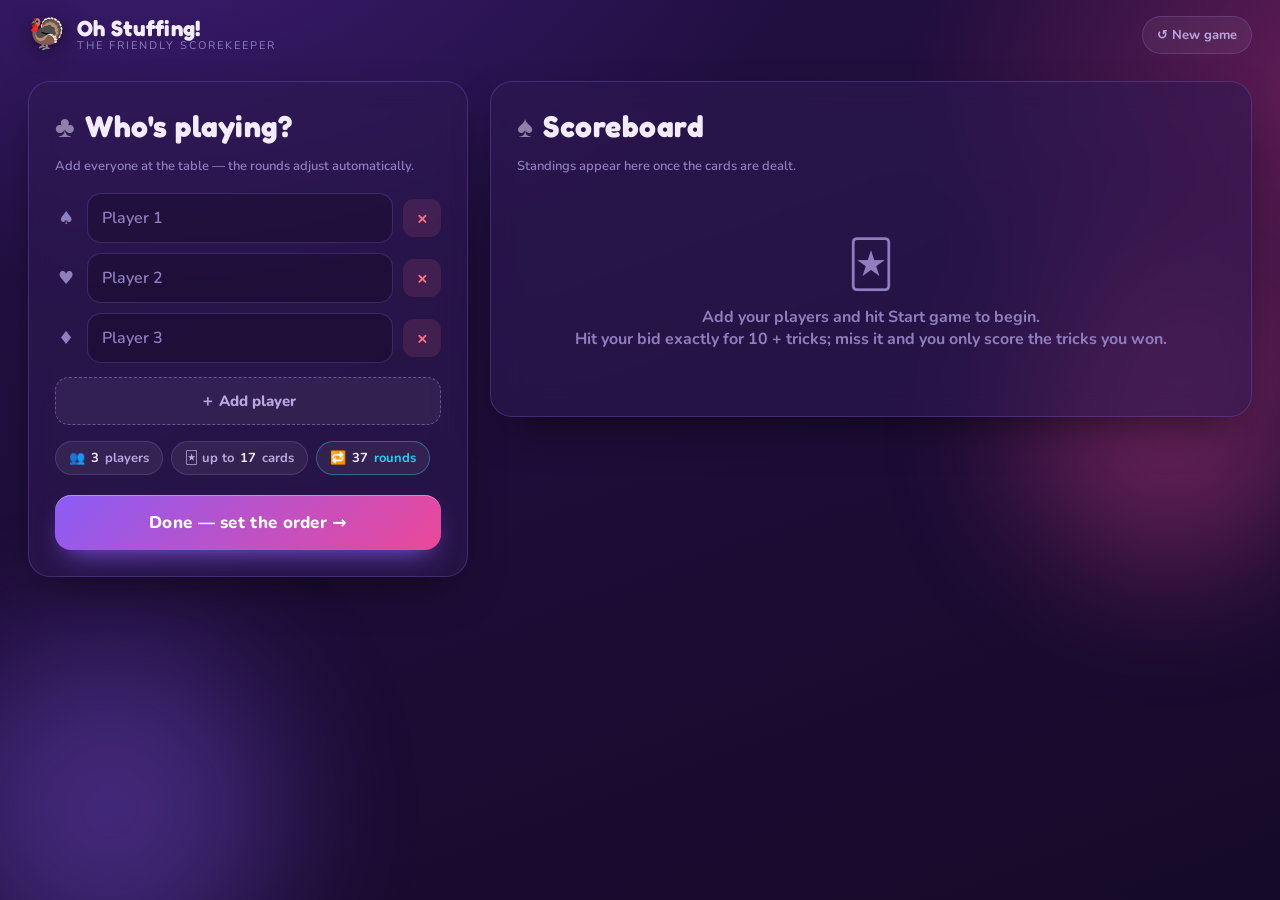
==== index.html @ a74d983c "Oh Stuffing! scorekeeper — playful web app Score tracking for the Oh Stuffing card game: - Auto-gene" ====
<!doctype html>
<html lang="en">
<head>
  <meta charset="utf-8" />
  <meta name="viewport" content="width=device-width, initial-scale=1, viewport-fit=cover" />
  <meta name="theme-color" content="#1a0b2e" />
  <title>Oh Stuffing! 🦃 — Scorekeeper</title>
  <link rel="icon" href="favicon.svg" type="image/svg+xml" />
  <link rel="preconnect" href="https://fonts.googleapis.com" />
  <link rel="preconnect" href="https://fonts.gstatic.com" crossorigin />
  <link href="https://fonts.googleapis.com/css2?family=Fredoka:wght@500;600;700&family=Nunito:wght@400;600;700;800&display=swap" rel="stylesheet" />
  <link rel="stylesheet" href="styles.css" />
</head>
<body data-tab="entry">
  <div class="bg-orbs" aria-hidden="true"></div>

  <header class="topbar">
    <div class="brand">
      <span class="brand-logo">🦃</span>
      <div class="brand-text">
        <span class="brand-name">Oh&nbsp;Stuffing!</span>
        <span class="brand-tag">the friendly scorekeeper</span>
      </div>
    </div>
    <button id="btn-newgame" class="ghost-btn" title="Start over">↺ New game</button>
  </header>

  <!-- Mobile tab switcher (hidden on wide screens) -->
  <nav class="tabbar" role="tablist">
    <button class="tab" data-tab-target="entry" role="tab">✏️ <span>Entry</span></button>
    <button class="tab" data-tab-target="board" role="tab">🏆 <span>Scoreboard</span></button>
  </nav>

  <main class="layout">
    <section id="panel-entry" class="panel panel-entry" aria-label="Entry"></section>
    <section id="panel-board" class="panel panel-board" aria-label="Scoreboard"></section>
  </main>

  <div id="toast" class="toast" role="status" aria-live="polite"></div>

  <script src="app.js"></script>
</body>
</html>
---- styles.css ----
/* ============ Oh Stuffing! — playful card-table theme ============ */
:root{
  --bg0:#160a29;
  --bg1:#241046;
  --panel:rgba(46, 27, 82, .55);
  --panel-2:rgba(60, 36, 105, .45);
  --stroke:rgba(168, 132, 255, .22);
  --stroke-strong:rgba(190, 160, 255, .40);
  --ink:#f3ecff;
  --ink-dim:#b9a9e0;
  --ink-faint:#8f7fbf;
  --violet:#8b5cf6;
  --violet-2:#a855f7;
  --pink:#ec4899;
  --cyan:#22d3ee;
  --gold:#ffd24a;
  --silver:#d7dbe6;
  --bronze:#e29a5b;
  --good:#34d399;
  --bad:#fb7185;
  --shadow:0 18px 50px -20px rgba(0,0,0,.7);
  --radius:22px;
}

*{box-sizing:border-box}
html,body{margin:0;height:100%}
body{
  font-family:"Nunito", system-ui, -apple-system, sans-serif;
  color:var(--ink);
  background:
    radial-gradient(1200px 700px at 12% -10%, #3a1c6e 0%, transparent 55%),
    radial-gradient(1000px 700px at 110% 10%, #6d1f5a 0%, transparent 50%),
    linear-gradient(160deg, var(--bg1), var(--bg0));
  background-attachment:fixed;
  min-height:100dvh;
  -webkit-font-smoothing:antialiased;
  padding-bottom:env(safe-area-inset-bottom);
}
.bg-orbs{position:fixed;inset:0;z-index:0;pointer-events:none;overflow:hidden}
.bg-orbs::before,.bg-orbs::after{
  content:"";position:absolute;border-radius:50%;filter:blur(70px);opacity:.35
}
.bg-orbs::before{width:340px;height:340px;left:-60px;bottom:-80px;background:var(--violet)}
.bg-orbs::after{width:300px;height:300px;right:-40px;top:30%;background:var(--pink)}

button{font-family:inherit;cursor:pointer;border:none;color:inherit}
button:disabled{cursor:not-allowed;opacity:.4}
input{font-family:inherit}
h1,h2,h3{font-family:"Fredoka", "Nunito", sans-serif;margin:0}

/* ---------------- Top bar ---------------- */
.topbar{
  position:relative;z-index:2;
  display:flex;align-items:center;justify-content:space-between;
  gap:12px;padding:14px clamp(14px,3vw,28px);
}
.brand{display:flex;align-items:center;gap:12px}
.brand-logo{
  font-size:30px;filter:drop-shadow(0 4px 10px rgba(0,0,0,.5));
  animation:bob 3.2s ease-in-out infinite;
}
@keyframes bob{50%{transform:translateY(-4px) rotate(-4deg)}}
.brand-text{display:flex;flex-direction:column;line-height:1.05}
.brand-name{font-family:"Fredoka";font-weight:700;font-size:22px;letter-spacing:.3px}
.brand-tag{font-size:11px;color:var(--ink-faint);text-transform:uppercase;letter-spacing:2px}
.ghost-btn{
  background:rgba(255,255,255,.06);border:1px solid var(--stroke);
  color:var(--ink-dim);padding:9px 14px;border-radius:999px;font-weight:700;font-size:13px;
  transition:.15s;
}
.ghost-btn:hover{background:rgba(255,255,255,.12);color:var(--ink)}

/* ---------------- Tab bar (mobile) ---------------- */
.tabbar{
  position:relative;z-index:2;display:flex;gap:8px;
  padding:4px clamp(14px,3vw,28px) 0;
}
.tab{
  flex:1;display:flex;align-items:center;justify-content:center;gap:7px;
  padding:12px;border-radius:16px 16px 0 0;font-weight:800;font-size:15px;
  background:rgba(255,255,255,.04);color:var(--ink-faint);
  border:1px solid transparent;border-bottom:none;transition:.15s;
}
.tab[aria-selected="true"]{
  background:var(--panel);color:var(--ink);
  border-color:var(--stroke);box-shadow:0 -6px 20px -12px rgba(0,0,0,.6);
}
.tab .badge{background:var(--pink);color:#fff;border-radius:999px;padding:0 7px;font-size:11px}

/* ---------------- Layout ---------------- */
.layout{
  position:relative;z-index:1;
  padding:12px clamp(14px,3vw,28px) 40px;
  display:block;
}
.panel{
  background:var(--panel);
  border:1px solid var(--stroke);
  border-radius:var(--radius);
  box-shadow:var(--shadow);
  backdrop-filter:blur(14px);-webkit-backdrop-filter:blur(14px);
  padding:clamp(16px,2.5vw,26px);
}

/* On phones: show one panel at a time via tabs */
@media (max-width:899px){
  body[data-tab="entry"] #panel-board{display:none}
  body[data-tab="board"] #panel-entry{display:none}
  .panel{border-top-left-radius:0}
}
/* On tablet/desktop: split screen, hide tabs */
@media (min-width:900px){
  .tabbar{display:none}
  .layout{display:grid;grid-template-columns:minmax(340px,440px) 1fr;gap:22px;align-items:start}
  #panel-entry{position:sticky;top:12px}
}

/* ---------------- Section headings ---------------- */
.sec-title{
  display:flex;align-items:center;gap:10px;
  font-size:clamp(20px,4.5vw,30px);font-weight:700;letter-spacing:.5px;
  margin-bottom:4px;
}
.sec-sub{color:var(--ink-faint);font-size:13px;margin-bottom:18px;font-weight:600}
.suit{opacity:.5}
.suit.red{color:var(--pink)}

/* ---------------- Setup: player inputs ---------------- */
.player-inputs{display:flex;flex-direction:column;gap:10px;margin-bottom:14px}
.pin-row{display:flex;align-items:center;gap:10px}
.pin-grip{color:var(--ink-faint);font-size:18px;width:22px;text-align:center;user-select:none}
.pin-input{
  flex:1;background:rgba(0,0,0,.22);border:1px solid var(--stroke);
  color:var(--ink);padding:13px 14px;border-radius:14px;font-size:16px;font-weight:700;
  transition:.15s;
}
.pin-input::placeholder{color:var(--ink-faint);font-weight:600}
.pin-input:focus{outline:none;border-color:var(--violet-2);background:rgba(0,0,0,.32);
  box-shadow:0 0 0 3px rgba(168,85,247,.18)}
.pin-x{
  width:38px;height:38px;border-radius:11px;background:rgba(251,113,133,.12);
  color:var(--bad);font-size:18px;font-weight:800;flex:none;transition:.15s
}
.pin-x:hover{background:rgba(251,113,133,.24)}

.add-btn{
  width:100%;padding:13px;border-radius:14px;font-size:15px;font-weight:800;
  background:rgba(255,255,255,.05);border:1.5px dashed var(--stroke-strong);color:var(--ink-dim);
  transition:.15s;
}
.add-btn:hover{background:rgba(255,255,255,.1);color:var(--ink)}

/* Preview chip */
.preview{
  display:flex;flex-wrap:wrap;gap:8px;margin:16px 0 6px;
}
.chip{
  display:inline-flex;align-items:center;gap:6px;
  background:rgba(255,255,255,.06);border:1px solid var(--stroke);
  border-radius:999px;padding:7px 13px;font-size:13px;font-weight:700;color:var(--ink-dim)
}
.chip b{color:var(--ink)}
.chip.cyan{border-color:rgba(34,211,238,.4);color:var(--cyan)}

/* ---------------- Primary button ---------------- */
.primary-btn{
  width:100%;padding:16px;border-radius:16px;font-size:17px;font-weight:800;letter-spacing:.3px;
  color:#fff;background:linear-gradient(135deg,var(--violet),var(--pink));
  box-shadow:0 12px 28px -12px var(--violet), inset 0 1px 0 rgba(255,255,255,.3);
  transition:.15s;margin-top:14px;
}
.primary-btn:hover:not(:disabled){transform:translateY(-1px);filter:brightness(1.08)}
.primary-btn:active:not(:disabled){transform:translateY(1px)}
.primary-btn.end{background:linear-gradient(135deg,#f59e0b,var(--pink))}

.btn-row{display:flex;gap:10px;margin-top:14px}
.btn-row .primary-btn{margin-top:0}
.sub-btn{
  padding:16px 20px;border-radius:16px;font-weight:800;font-size:16px;
  background:rgba(255,255,255,.07);border:1px solid var(--stroke);color:var(--ink-dim);transition:.15s;flex:none
}
.sub-btn:hover:not(:disabled){background:rgba(255,255,255,.13);color:var(--ink)}

/* ---------------- Reorder list ---------------- */
.order-list{display:flex;flex-direction:column;gap:10px;margin-bottom:6px}
.order-item{
  display:flex;align-items:center;gap:10px;
  background:var(--panel-2);border:1px solid var(--stroke);border-radius:14px;padding:12px 12px;
  transition:.15s;
}
.order-item.dragging{opacity:.5;border-style:dashed}
.order-item.dealer-first{border-color:rgba(255,210,74,.45);box-shadow:0 0 0 1px rgba(255,210,74,.2) inset}
.oi-num{width:26px;height:26px;border-radius:50%;background:rgba(255,255,255,.1);
  display:grid;place-items:center;font-weight:800;font-size:13px;color:var(--ink-dim);flex:none}
.oi-name{flex:1;font-weight:800;font-size:16px;display:flex;align-items:center;gap:8px}
.oi-arrows{display:flex;gap:6px}
.oi-arrows button{width:34px;height:34px;border-radius:10px;background:rgba(255,255,255,.07);
  color:var(--ink-dim);font-size:15px;font-weight:900}
.oi-arrows button:hover:not(:disabled){background:rgba(255,255,255,.15);color:var(--ink)}
.mini-note{font-size:12px;color:var(--ink-faint);font-weight:700;margin:2px 2px 12px}

/* ---------------- Play mode ---------------- */
.round-head{
  display:flex;align-items:center;justify-content:space-between;gap:10px;
  background:linear-gradient(135deg, rgba(139,92,246,.25), rgba(236,72,153,.18));
  border:1px solid var(--stroke-strong);border-radius:16px;padding:14px 16px;margin-bottom:14px;
}
.rh-left{display:flex;flex-direction:column;gap:2px}
.rh-round{font-family:"Fredoka";font-weight:700;font-size:20px}
.rh-progress{font-size:12px;color:var(--ink-dim);font-weight:700}
.rh-hand{
  text-align:center;background:rgba(0,0,0,.28);border:1px solid var(--stroke);
  border-radius:14px;padding:8px 14px;flex:none
}
.rh-hand .num{font-family:"Fredoka";font-size:26px;font-weight:700;line-height:1}
.rh-hand .lbl{font-size:10px;letter-spacing:1.5px;color:var(--ink-faint);text-transform:uppercase}

.dealer-chip{
  font-size:11px;font-weight:800;background:rgba(255,210,74,.16);color:var(--gold);
  border:1px solid rgba(255,210,74,.4);border-radius:999px;padding:2px 9px;letter-spacing:.5px
}

.entry-heads{
  display:grid;grid-template-columns:minmax(66px,1fr) 100px 100px;gap:7px;align-items:center;
  padding:0 6px 8px;font-size:11px;letter-spacing:1.5px;color:var(--ink-faint);
  text-transform:uppercase;font-weight:800;
}
.entry-heads span:not(:first-child){text-align:center}
.prow{
  display:grid;grid-template-columns:minmax(66px,1fr) 100px 100px;gap:7px;align-items:center;
  background:var(--panel-2);border:1px solid var(--stroke);border-radius:14px;
  padding:10px 10px;margin-bottom:9px;transition:.15s;
}
.prow.is-dealer{border-color:rgba(255,210,74,.4)}
.prow-name{display:flex;align-items:center;gap:8px;min-width:0}
.nm-wrap{display:flex;flex-direction:column;min-width:0;line-height:1.12}
.nm-wrap .nm{overflow:hidden;text-overflow:ellipsis;white-space:nowrap;font-weight:800;font-size:15px}
.dealer-mini{font-size:10px;font-weight:800;color:var(--gold);letter-spacing:.4px;white-space:nowrap}
.stepper{
  display:flex;align-items:center;justify-content:space-between;
  background:rgba(0,0,0,.3);border:1px solid var(--stroke);border-radius:12px;padding:4px;gap:2px;
}
.stepper button{
  width:32px;height:34px;border-radius:9px;font-size:19px;font-weight:900;line-height:1;
  background:rgba(255,255,255,.08);color:var(--ink);transition:.12s;flex:none
}
.stepper button:hover:not(:disabled){background:var(--violet)}
.stepper .sval{flex:1;text-align:center;font-family:"Fredoka";font-weight:700;font-size:19px;min-width:18px}
.stepper.forbidden{border-color:var(--bad);box-shadow:0 0 0 2px rgba(251,113,133,.2)}
.stepper.exact{border-color:var(--good)}

/* validity meters */
.meters{display:flex;gap:8px;flex-wrap:wrap;margin:12px 2px 2px}
.meter{
  flex:1;min-width:130px;display:flex;align-items:center;gap:8px;
  background:rgba(0,0,0,.22);border:1px solid var(--stroke);border-radius:12px;padding:9px 12px;font-size:13px;font-weight:700
}
.meter .lbl{color:var(--ink-faint)}
.meter .v{margin-left:auto;font-family:"Fredoka";font-weight:700;font-size:16px}
.meter.ok{border-color:rgba(52,211,153,.45)}
.meter.ok .v{color:var(--good)}
.meter.bad{border-color:rgba(251,113,133,.45)}
.meter.bad .v{color:var(--bad)}
.warn-line{color:var(--bad);font-size:12.5px;font-weight:800;margin:8px 2px 0;min-height:16px}

/* ---------------- Board: leaderboard ---------------- */
.lb{display:flex;flex-direction:column;gap:9px;margin-bottom:22px}
.lb-row{
  display:grid;grid-template-columns:44px 1fr auto;gap:12px;align-items:center;
  background:var(--panel-2);border:1px solid var(--stroke);border-radius:15px;padding:11px 14px;
  transition:.2s;position:relative;overflow:hidden;
}
.lb-row .rank-badge{
  width:34px;height:34px;border-radius:11px;display:grid;place-items:center;
  font-family:"Fredoka";font-weight:700;font-size:16px;background:rgba(255,255,255,.08);color:var(--ink-dim)
}
.lb-row.r1{border-color:rgba(255,210,74,.5);background:linear-gradient(100deg,rgba(255,210,74,.14),var(--panel-2))}
.lb-row.r1 .rank-badge{background:linear-gradient(135deg,#ffe08a,#f5a623);color:#3a2600}
.lb-row.r2 .rank-badge{background:linear-gradient(135deg,#eef1f7,#aeb6c9);color:#2a2f3a}
.lb-row.r3 .rank-badge{background:linear-gradient(135deg,#f3b985,#c8763b);color:#3a1f00}
.lb-name{display:flex;flex-direction:column;gap:2px;min-width:0}
.lb-name .nm{font-weight:800;font-size:16px;display:flex;align-items:center;gap:7px;
  overflow:hidden;text-overflow:ellipsis;white-space:nowrap}
.lb-name .meta{font-size:11.5px;color:var(--ink-faint);font-weight:700}
.lb-pts{font-family:"Fredoka";font-weight:700;font-size:22px;color:var(--cyan);text-align:right}
.lb-pts .u{font-size:11px;color:var(--ink-faint);letter-spacing:1px;display:block;text-align:right;margin-top:-3px}
.crown{position:absolute;top:-6px;right:10px;font-size:20px;transform:rotate(12deg)}

/* ---------------- Board: round table ---------------- */
.table-wrap{overflow-x:auto;border-radius:14px;border:1px solid var(--stroke);-webkit-overflow-scrolling:touch}
table.score{border-collapse:collapse;width:100%;font-size:13px;min-width:max-content}
table.score th,table.score td{padding:8px 10px;text-align:center;white-space:nowrap}
table.score thead th{
  position:sticky;top:0;background:#241243;z-index:3;
  font-size:11px;letter-spacing:.5px;color:var(--ink-dim);font-weight:800;
  border-bottom:1px solid var(--stroke)
}
table.score thead th.player{border-left:1px solid var(--stroke);color:var(--ink)}
table.score thead tr.sub th{top:34px;font-size:10px;color:var(--ink-faint);letter-spacing:1px}
table.score td.rnd{position:sticky;left:0;background:#211040;font-weight:800;color:var(--ink-dim);z-index:2}
table.score td.rnd .h{font-size:10px;color:var(--ink-faint);display:block;font-weight:700}
table.score .cell{border-left:1px solid var(--stroke)}
table.score .bm{color:var(--ink-faint);font-weight:700;font-variant-numeric:tabular-nums}
table.score .bm .made{color:var(--ink)}
table.score .bm .made.hit{color:var(--good)}
table.score .bm .made.miss{color:var(--bad)}
table.score .sc{font-family:"Fredoka";font-weight:700;font-size:14px;font-variant-numeric:tabular-nums}
table.score tr:nth-child(even) td:not(.rnd){background:rgba(255,255,255,.02)}
table.score td.rank1{background:rgba(255,210,74,.13)!important}
table.score td.rank2{background:rgba(215,219,230,.10)!important}
table.score td.rank3{background:rgba(226,154,91,.12)!important}
table.score td.now{box-shadow:inset 0 0 0 2px rgba(168,85,247,.5)}
.mv{font-size:10px;margin-left:3px}
.mv.up{color:var(--good)}.mv.down{color:var(--bad)}

/* ---------------- Stats ---------------- */
.stats-title{font-size:18px;font-weight:700;margin:24px 0 12px;display:flex;align-items:center;gap:8px}
.stat-grid{display:grid;grid-template-columns:repeat(auto-fit,minmax(140px,1fr));gap:10px;margin-bottom:18px}
.stat-card{
  background:var(--panel-2);border:1px solid var(--stroke);border-radius:14px;padding:13px 14px
}
.stat-card .k{font-size:11px;letter-spacing:1px;text-transform:uppercase;color:var(--ink-faint);font-weight:800}
.stat-card .v{font-family:"Fredoka";font-weight:700;font-size:24px;margin-top:3px}
.stat-card .v small{font-size:13px;color:var(--ink-dim);font-weight:600}
.stat-card .who{font-size:12px;color:var(--ink-dim);font-weight:700;margin-top:2px}

.pstat-table{width:100%;border-collapse:collapse;font-size:13px}
.pstat-table th,.pstat-table td{padding:9px 8px;text-align:center}
.pstat-table th{font-size:10.5px;letter-spacing:.5px;color:var(--ink-faint);text-transform:uppercase;font-weight:800;border-bottom:1px solid var(--stroke)}
.pstat-table td:first-child,.pstat-table th:first-child{text-align:left;font-weight:800}
.pstat-table tr:not(:last-child) td{border-bottom:1px solid rgba(255,255,255,.05)}

/* ---------------- Empty & winner states ---------------- */
.empty{
  text-align:center;color:var(--ink-faint);padding:40px 16px;font-weight:700
}
.empty .big{font-size:46px;margin-bottom:10px;display:block}
.winner{
  text-align:center;padding:22px 16px;
  background:linear-gradient(135deg,rgba(255,210,74,.16),rgba(236,72,153,.14));
  border:1px solid rgba(255,210,74,.4);border-radius:18px;margin-bottom:18px
}
.winner .cup{font-size:52px;display:block;animation:bob 2.4s ease-in-out infinite}
.winner .who{font-family:"Fredoka";font-weight:700;font-size:26px;margin:4px 0}
.winner .pts{color:var(--cyan);font-weight:800}

/* ---------------- Toast ---------------- */
.toast{
  position:fixed;left:50%;bottom:calc(20px + env(safe-area-inset-bottom));transform:translate(-50%,20px);
  background:#2b1550;border:1px solid var(--stroke-strong);color:var(--ink);
  padding:12px 18px;border-radius:14px;font-weight:800;font-size:14px;box-shadow:var(--shadow);
  opacity:0;pointer-events:none;transition:.25s;z-index:50;max-width:90vw;text-align:center
}
.toast.show{opacity:1;transform:translate(-50%,0)}

.hidden{display:none!important}
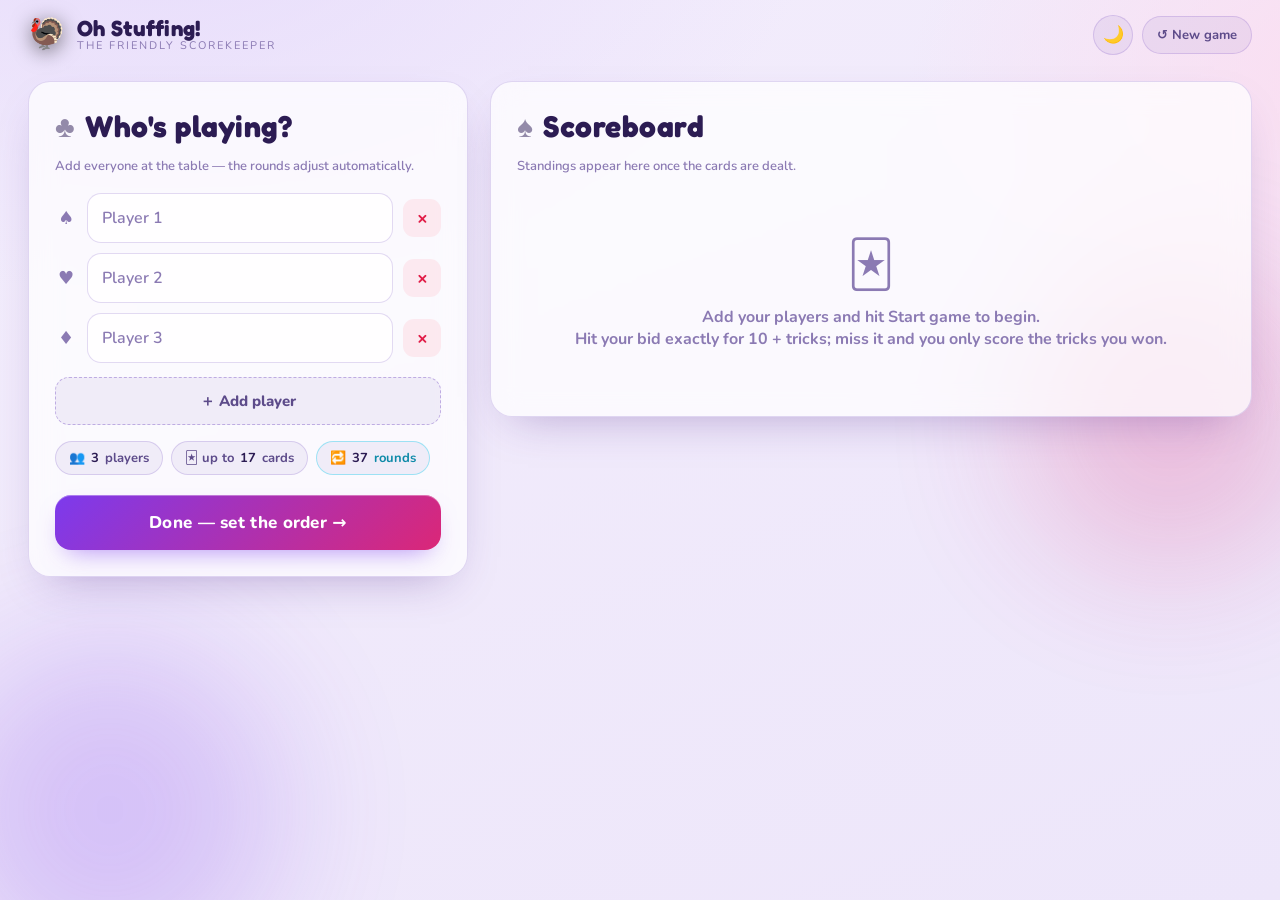
==== commit da6217ff: "Add light/dark theme toggle; move dealer pill below player name - Topbar sun/moon toggle, persisted " ====
--- a/index.html
+++ b/index.html
@@ -22,7 +22,10 @@
         <span class="brand-tag">the friendly scorekeeper</span>
       </div>
     </div>
-    <button id="btn-newgame" class="ghost-btn" title="Start over">↺ New game</button>
+    <div class="top-actions">
+      <button id="btn-theme" class="icon-btn" title="Toggle light / dark" aria-label="Toggle light or dark theme">☀️</button>
+      <button id="btn-newgame" class="ghost-btn" title="Start over">↺ New game</button>
+    </div>
   </header>
 
   <!-- Mobile tab switcher (hidden on wide screens) -->
--- a/styles.css
+++ b/styles.css
@@ -20,17 +20,71 @@
   --bad:#fb7185;
   --shadow:0 18px 50px -20px rgba(0,0,0,.7);
   --radius:22px;
-}
+  /* semantic surfaces (flipped in the light theme) */
+  --fill:rgba(255,255,255,.07);
+  --fill-hover:rgba(255,255,255,.14);
+  --sunken:rgba(0,0,0,.28);
+  --input-bg:rgba(0,0,0,.22);
+  --zebra:rgba(255,255,255,.025);
+  --table-head:#241243;
+  --table-rnd:#211040;
+  --toast-bg:#2b1550;
+  --app-bg:
+    radial-gradient(1200px 700px at 12% -10%, #3a1c6e 0%, transparent 55%),
+    radial-gradient(1000px 700px at 110% 10%, #6d1f5a 0%, transparent 50%),
+    linear-gradient(160deg, var(--bg1), var(--bg0));
+  --orb-1:var(--violet);
+  --orb-2:var(--pink);
+  --orb-opacity:.35;
+}
+
+/* =================== LIGHT THEME =================== */
+:root[data-theme="light"]{
+  --bg0:#efe9fb;
+  --bg1:#f5f0fd;
+  --panel:rgba(255,255,255,.72);
+  --panel-2:rgba(255,255,255,.55);
+  --stroke:rgba(110,70,190,.20);
+  --stroke-strong:rgba(110,70,190,.38);
+  --ink:#2c1c53;
+  --ink-dim:#5d4b8a;
+  --ink-faint:#8b7ab3;
+  --violet:#7c3aed;
+  --violet-2:#9333ea;
+  --pink:#db2777;
+  --cyan:#0e8aa8;
+  --gold:#b07a00;
+  --silver:#8b93a7;
+  --bronze:#b06a30;
+  --good:#0a9d6b;
+  --bad:#e11d48;
+  --shadow:0 18px 45px -22px rgba(80,40,140,.4);
+  --fill:rgba(90,55,170,.07);
+  --fill-hover:rgba(90,55,170,.14);
+  --sunken:rgba(90,55,170,.07);
+  --input-bg:rgba(255,255,255,.8);
+  --zebra:rgba(90,55,170,.04);
+  --table-head:#ece3fb;
+  --table-rnd:#f1eafc;
+  --toast-bg:#ffffff;
+  --app-bg:
+    radial-gradient(1200px 700px at 12% -10%, #e7dcfb 0%, transparent 55%),
+    radial-gradient(1000px 700px at 110% 10%, #fcdcef 0%, transparent 50%),
+    linear-gradient(160deg, #f3edfc, #ede6fa);
+  --orb-opacity:.22;
+}
+:root[data-theme="light"] .dealer-chip{
+  background:rgba(255,196,0,.2);border-color:rgba(176,122,0,.45);color:#8a5c00
+}
+:root[data-theme="light"] .lb-row.r1 .rank-badge{color:#5a3d00}
+:root[data-theme="light"] .primary-btn{box-shadow:0 12px 26px -12px rgba(124,58,237,.6), inset 0 1px 0 rgba(255,255,255,.35)}
 
 *{box-sizing:border-box}
 html,body{margin:0;height:100%}
 body{
   font-family:"Nunito", system-ui, -apple-system, sans-serif;
   color:var(--ink);
-  background:
-    radial-gradient(1200px 700px at 12% -10%, #3a1c6e 0%, transparent 55%),
-    radial-gradient(1000px 700px at 110% 10%, #6d1f5a 0%, transparent 50%),
-    linear-gradient(160deg, var(--bg1), var(--bg0));
+  background:var(--app-bg);
   background-attachment:fixed;
   min-height:100dvh;
   -webkit-font-smoothing:antialiased;
@@ -38,10 +92,10 @@
 }
 .bg-orbs{position:fixed;inset:0;z-index:0;pointer-events:none;overflow:hidden}
 .bg-orbs::before,.bg-orbs::after{
-  content:"";position:absolute;border-radius:50%;filter:blur(70px);opacity:.35
-}
-.bg-orbs::before{width:340px;height:340px;left:-60px;bottom:-80px;background:var(--violet)}
-.bg-orbs::after{width:300px;height:300px;right:-40px;top:30%;background:var(--pink)}
+  content:"";position:absolute;border-radius:50%;filter:blur(70px);opacity:var(--orb-opacity)
+}
+.bg-orbs::before{width:340px;height:340px;left:-60px;bottom:-80px;background:var(--orb-1)}
+.bg-orbs::after{width:300px;height:300px;right:-40px;top:30%;background:var(--orb-2)}
 
 button{font-family:inherit;cursor:pointer;border:none;color:inherit}
 button:disabled{cursor:not-allowed;opacity:.4}
@@ -63,12 +117,19 @@
 .brand-text{display:flex;flex-direction:column;line-height:1.05}
 .brand-name{font-family:"Fredoka";font-weight:700;font-size:22px;letter-spacing:.3px}
 .brand-tag{font-size:11px;color:var(--ink-faint);text-transform:uppercase;letter-spacing:2px}
+.top-actions{display:flex;align-items:center;gap:9px}
 .ghost-btn{
-  background:rgba(255,255,255,.06);border:1px solid var(--stroke);
+  background:var(--fill);border:1px solid var(--stroke);
   color:var(--ink-dim);padding:9px 14px;border-radius:999px;font-weight:700;font-size:13px;
   transition:.15s;
 }
-.ghost-btn:hover{background:rgba(255,255,255,.12);color:var(--ink)}
+.ghost-btn:hover{background:var(--fill-hover);color:var(--ink)}
+.icon-btn{
+  width:40px;height:40px;border-radius:999px;flex:none;font-size:17px;line-height:1;
+  background:var(--fill);border:1px solid var(--stroke);transition:.15s;
+  display:grid;place-items:center;
+}
+.icon-btn:hover{background:var(--fill-hover);transform:rotate(-12deg)}
 
 /* ---------------- Tab bar (mobile) ---------------- */
 .tabbar{
@@ -78,7 +139,7 @@
 .tab{
   flex:1;display:flex;align-items:center;justify-content:center;gap:7px;
   padding:12px;border-radius:16px 16px 0 0;font-weight:800;font-size:15px;
-  background:rgba(255,255,255,.04);color:var(--ink-faint);
+  background:var(--fill);color:var(--ink-faint);
   border:1px solid transparent;border-bottom:none;transition:.15s;
 }
 .tab[aria-selected="true"]{
@@ -130,12 +191,12 @@
 .pin-row{display:flex;align-items:center;gap:10px}
 .pin-grip{color:var(--ink-faint);font-size:18px;width:22px;text-align:center;user-select:none}
 .pin-input{
-  flex:1;background:rgba(0,0,0,.22);border:1px solid var(--stroke);
+  flex:1;background:var(--input-bg);border:1px solid var(--stroke);
   color:var(--ink);padding:13px 14px;border-radius:14px;font-size:16px;font-weight:700;
   transition:.15s;
 }
 .pin-input::placeholder{color:var(--ink-faint);font-weight:600}
-.pin-input:focus{outline:none;border-color:var(--violet-2);background:rgba(0,0,0,.32);
+.pin-input:focus{outline:none;border-color:var(--violet-2);background:var(--input-bg);
   box-shadow:0 0 0 3px rgba(168,85,247,.18)}
 .pin-x{
   width:38px;height:38px;border-radius:11px;background:rgba(251,113,133,.12);
@@ -145,10 +206,10 @@
 
 .add-btn{
   width:100%;padding:13px;border-radius:14px;font-size:15px;font-weight:800;
-  background:rgba(255,255,255,.05);border:1.5px dashed var(--stroke-strong);color:var(--ink-dim);
+  background:var(--fill);border:1.5px dashed var(--stroke-strong);color:var(--ink-dim);
   transition:.15s;
 }
-.add-btn:hover{background:rgba(255,255,255,.1);color:var(--ink)}
+.add-btn:hover{background:var(--fill-hover);color:var(--ink)}
 
 /* Preview chip */
 .preview{
@@ -156,7 +217,7 @@
 }
 .chip{
   display:inline-flex;align-items:center;gap:6px;
-  background:rgba(255,255,255,.06);border:1px solid var(--stroke);
+  background:var(--fill);border:1px solid var(--stroke);
   border-radius:999px;padding:7px 13px;font-size:13px;font-weight:700;color:var(--ink-dim)
 }
 .chip b{color:var(--ink)}
@@ -177,9 +238,9 @@
 .btn-row .primary-btn{margin-top:0}
 .sub-btn{
   padding:16px 20px;border-radius:16px;font-weight:800;font-size:16px;
-  background:rgba(255,255,255,.07);border:1px solid var(--stroke);color:var(--ink-dim);transition:.15s;flex:none
-}
-.sub-btn:hover:not(:disabled){background:rgba(255,255,255,.13);color:var(--ink)}
+  background:var(--fill);border:1px solid var(--stroke);color:var(--ink-dim);transition:.15s;flex:none
+}
+.sub-btn:hover:not(:disabled){background:var(--fill-hover);color:var(--ink)}
 
 /* ---------------- Reorder list ---------------- */
 .order-list{display:flex;flex-direction:column;gap:10px;margin-bottom:6px}
@@ -190,13 +251,13 @@
 }
 .order-item.dragging{opacity:.5;border-style:dashed}
 .order-item.dealer-first{border-color:rgba(255,210,74,.45);box-shadow:0 0 0 1px rgba(255,210,74,.2) inset}
-.oi-num{width:26px;height:26px;border-radius:50%;background:rgba(255,255,255,.1);
+.oi-num{width:26px;height:26px;border-radius:50%;background:var(--fill);
   display:grid;place-items:center;font-weight:800;font-size:13px;color:var(--ink-dim);flex:none}
 .oi-name{flex:1;font-weight:800;font-size:16px;display:flex;align-items:center;gap:8px}
 .oi-arrows{display:flex;gap:6px}
-.oi-arrows button{width:34px;height:34px;border-radius:10px;background:rgba(255,255,255,.07);
+.oi-arrows button{width:34px;height:34px;border-radius:10px;background:var(--fill);
   color:var(--ink-dim);font-size:15px;font-weight:900}
-.oi-arrows button:hover:not(:disabled){background:rgba(255,255,255,.15);color:var(--ink)}
+.oi-arrows button:hover:not(:disabled){background:var(--fill-hover);color:var(--ink)}
 .mini-note{font-size:12px;color:var(--ink-faint);font-weight:700;margin:2px 2px 12px}
 
 /* ---------------- Play mode ---------------- */
@@ -209,7 +270,7 @@
 .rh-round{font-family:"Fredoka";font-weight:700;font-size:20px}
 .rh-progress{font-size:12px;color:var(--ink-dim);font-weight:700}
 .rh-hand{
-  text-align:center;background:rgba(0,0,0,.28);border:1px solid var(--stroke);
+  text-align:center;background:var(--sunken);border:1px solid var(--stroke);
   border-radius:14px;padding:8px 14px;flex:none
 }
 .rh-hand .num{font-family:"Fredoka";font-size:26px;font-weight:700;line-height:1}
@@ -232,19 +293,19 @@
   padding:10px 10px;margin-bottom:9px;transition:.15s;
 }
 .prow.is-dealer{border-color:rgba(255,210,74,.4)}
-.prow-name{display:flex;align-items:center;gap:8px;min-width:0}
-.nm-wrap{display:flex;flex-direction:column;min-width:0;line-height:1.12}
-.nm-wrap .nm{overflow:hidden;text-overflow:ellipsis;white-space:nowrap;font-weight:800;font-size:15px}
-.dealer-mini{font-size:10px;font-weight:800;color:var(--gold);letter-spacing:.4px;white-space:nowrap}
+.prow-name{display:flex;flex-direction:column;align-items:flex-start;gap:5px;min-width:0}
+.name-line{display:flex;align-items:center;gap:8px;min-width:0;max-width:100%}
+.name-line .nm{overflow:hidden;text-overflow:ellipsis;white-space:nowrap;font-weight:800;font-size:15px}
+.prow-name .dealer-chip{margin-left:2px}
 .stepper{
   display:flex;align-items:center;justify-content:space-between;
-  background:rgba(0,0,0,.3);border:1px solid var(--stroke);border-radius:12px;padding:4px;gap:2px;
+  background:var(--sunken);border:1px solid var(--stroke);border-radius:12px;padding:4px;gap:2px;
 }
 .stepper button{
   width:32px;height:34px;border-radius:9px;font-size:19px;font-weight:900;line-height:1;
-  background:rgba(255,255,255,.08);color:var(--ink);transition:.12s;flex:none
-}
-.stepper button:hover:not(:disabled){background:var(--violet)}
+  background:var(--fill);color:var(--ink);transition:.12s;flex:none
+}
+.stepper button:hover:not(:disabled){background:var(--violet);color:#fff}
 .stepper .sval{flex:1;text-align:center;font-family:"Fredoka";font-weight:700;font-size:19px;min-width:18px}
 .stepper.forbidden{border-color:var(--bad);box-shadow:0 0 0 2px rgba(251,113,133,.2)}
 .stepper.exact{border-color:var(--good)}
@@ -253,7 +314,7 @@
 .meters{display:flex;gap:8px;flex-wrap:wrap;margin:12px 2px 2px}
 .meter{
   flex:1;min-width:130px;display:flex;align-items:center;gap:8px;
-  background:rgba(0,0,0,.22);border:1px solid var(--stroke);border-radius:12px;padding:9px 12px;font-size:13px;font-weight:700
+  background:var(--sunken);border:1px solid var(--stroke);border-radius:12px;padding:9px 12px;font-size:13px;font-weight:700
 }
 .meter .lbl{color:var(--ink-faint)}
 .meter .v{margin-left:auto;font-family:"Fredoka";font-weight:700;font-size:16px}
@@ -272,7 +333,7 @@
 }
 .lb-row .rank-badge{
   width:34px;height:34px;border-radius:11px;display:grid;place-items:center;
-  font-family:"Fredoka";font-weight:700;font-size:16px;background:rgba(255,255,255,.08);color:var(--ink-dim)
+  font-family:"Fredoka";font-weight:700;font-size:16px;background:var(--fill);color:var(--ink-dim)
 }
 .lb-row.r1{border-color:rgba(255,210,74,.5);background:linear-gradient(100deg,rgba(255,210,74,.14),var(--panel-2))}
 .lb-row.r1 .rank-badge{background:linear-gradient(135deg,#ffe08a,#f5a623);color:#3a2600}
@@ -291,13 +352,13 @@
 table.score{border-collapse:collapse;width:100%;font-size:13px;min-width:max-content}
 table.score th,table.score td{padding:8px 10px;text-align:center;white-space:nowrap}
 table.score thead th{
-  position:sticky;top:0;background:#241243;z-index:3;
+  position:sticky;top:0;background:var(--table-head);z-index:3;
   font-size:11px;letter-spacing:.5px;color:var(--ink-dim);font-weight:800;
   border-bottom:1px solid var(--stroke)
 }
 table.score thead th.player{border-left:1px solid var(--stroke);color:var(--ink)}
 table.score thead tr.sub th{top:34px;font-size:10px;color:var(--ink-faint);letter-spacing:1px}
-table.score td.rnd{position:sticky;left:0;background:#211040;font-weight:800;color:var(--ink-dim);z-index:2}
+table.score td.rnd{position:sticky;left:0;background:var(--table-rnd);font-weight:800;color:var(--ink-dim);z-index:2}
 table.score td.rnd .h{font-size:10px;color:var(--ink-faint);display:block;font-weight:700}
 table.score .cell{border-left:1px solid var(--stroke)}
 table.score .bm{color:var(--ink-faint);font-weight:700;font-variant-numeric:tabular-nums}
@@ -305,7 +366,7 @@
 table.score .bm .made.hit{color:var(--good)}
 table.score .bm .made.miss{color:var(--bad)}
 table.score .sc{font-family:"Fredoka";font-weight:700;font-size:14px;font-variant-numeric:tabular-nums}
-table.score tr:nth-child(even) td:not(.rnd){background:rgba(255,255,255,.02)}
+table.score tr:nth-child(even) td:not(.rnd){background:var(--zebra)}
 table.score td.rank1{background:rgba(255,210,74,.13)!important}
 table.score td.rank2{background:rgba(215,219,230,.10)!important}
 table.score td.rank3{background:rgba(226,154,91,.12)!important}
@@ -328,7 +389,7 @@
 .pstat-table th,.pstat-table td{padding:9px 8px;text-align:center}
 .pstat-table th{font-size:10.5px;letter-spacing:.5px;color:var(--ink-faint);text-transform:uppercase;font-weight:800;border-bottom:1px solid var(--stroke)}
 .pstat-table td:first-child,.pstat-table th:first-child{text-align:left;font-weight:800}
-.pstat-table tr:not(:last-child) td{border-bottom:1px solid rgba(255,255,255,.05)}
+.pstat-table tr:not(:last-child) td{border-bottom:1px solid var(--stroke)}
 
 /* ---------------- Empty & winner states ---------------- */
 .empty{
@@ -347,7 +408,7 @@
 /* ---------------- Toast ---------------- */
 .toast{
   position:fixed;left:50%;bottom:calc(20px + env(safe-area-inset-bottom));transform:translate(-50%,20px);
-  background:#2b1550;border:1px solid var(--stroke-strong);color:var(--ink);
+  background:var(--toast-bg);border:1px solid var(--stroke-strong);color:var(--ink);
   padding:12px 18px;border-radius:14px;font-weight:800;font-size:14px;box-shadow:var(--shadow);
   opacity:0;pointer-events:none;transition:.25s;z-index:50;max-width:90vw;text-align:center
 }
